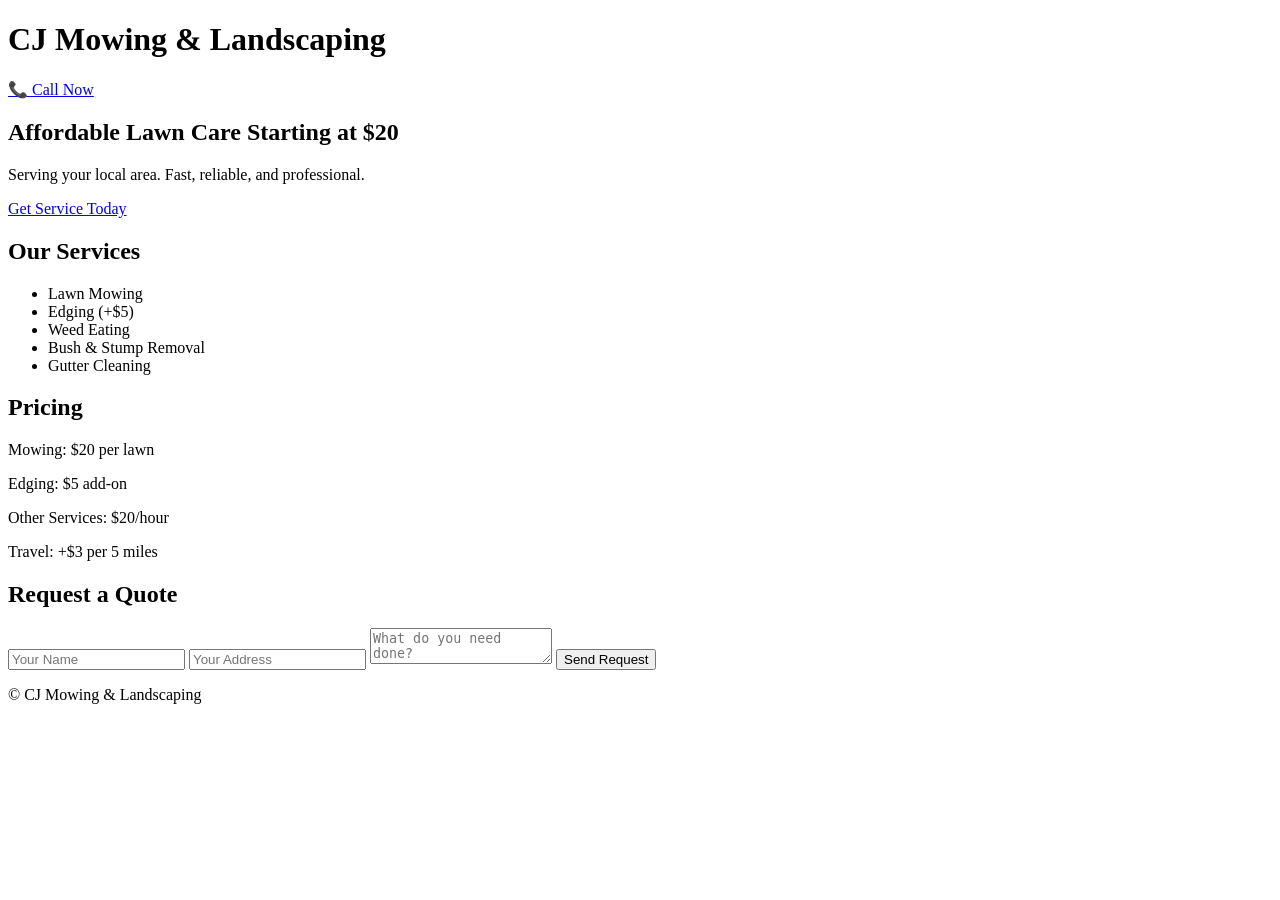
==== index.html @ 2a1d76c4 "Add initial HTML structure for CJ Mowing website" ====
<!DOCTYPE html>
<html lang="en">
<head>
  <meta charset="UTF-8" />
  <meta name="viewport" content="width=device-width, initial-scale=1.0"/>
  <title>CJ Mowing & Landscaping</title>
  <link rel="stylesheet" href="style.css" />
</head>

<body>

<header>
  <h1>CJ Mowing & Landscaping</h1>
  <a href="tel:5037325364" class="btn">📞 Call Now</a>
</header>

<section class="hero">
  <h2>Affordable Lawn Care Starting at $20</h2>
  <p>Serving your local area. Fast, reliable, and professional.</p>
  <a href="tel:5037325364" class="btn">Get Service Today</a>
</section>

<section class="services">
  <h2>Our Services</h2>
  <ul>
    <li>Lawn Mowing</li>
    <li>Edging (+$5)</li>
    <li>Weed Eating</li>
    <li>Bush & Stump Removal</li>
    <li>Gutter Cleaning</li>
  </ul>
</section>

<section class="pricing">
  <h2>Pricing</h2>
  <p>Mowing: $20 per lawn</p>
  <p>Edging: $5 add-on</p>
  <p>Other Services: $20/hour</p>
  <p>Travel: +$3 per 5 miles</p>
</section>

<section class="contact">
  <h2>Request a Quote</h2>

  <form name="contact" method="POST" data-netlify="true">
    <input type="hidden" name="form-name" value="contact">

    <input type="text" name="name" placeholder="Your Name" required>
    <input type="text" name="location" placeholder="Your Address" required>
    <textarea name="message" placeholder="What do you need done?" required></textarea>

    <button type="submit">Send Request</button>
  </form>
</section>

<footer>
  <p>© CJ Mowing & Landscaping</p>
</footer>

</body>
</html>
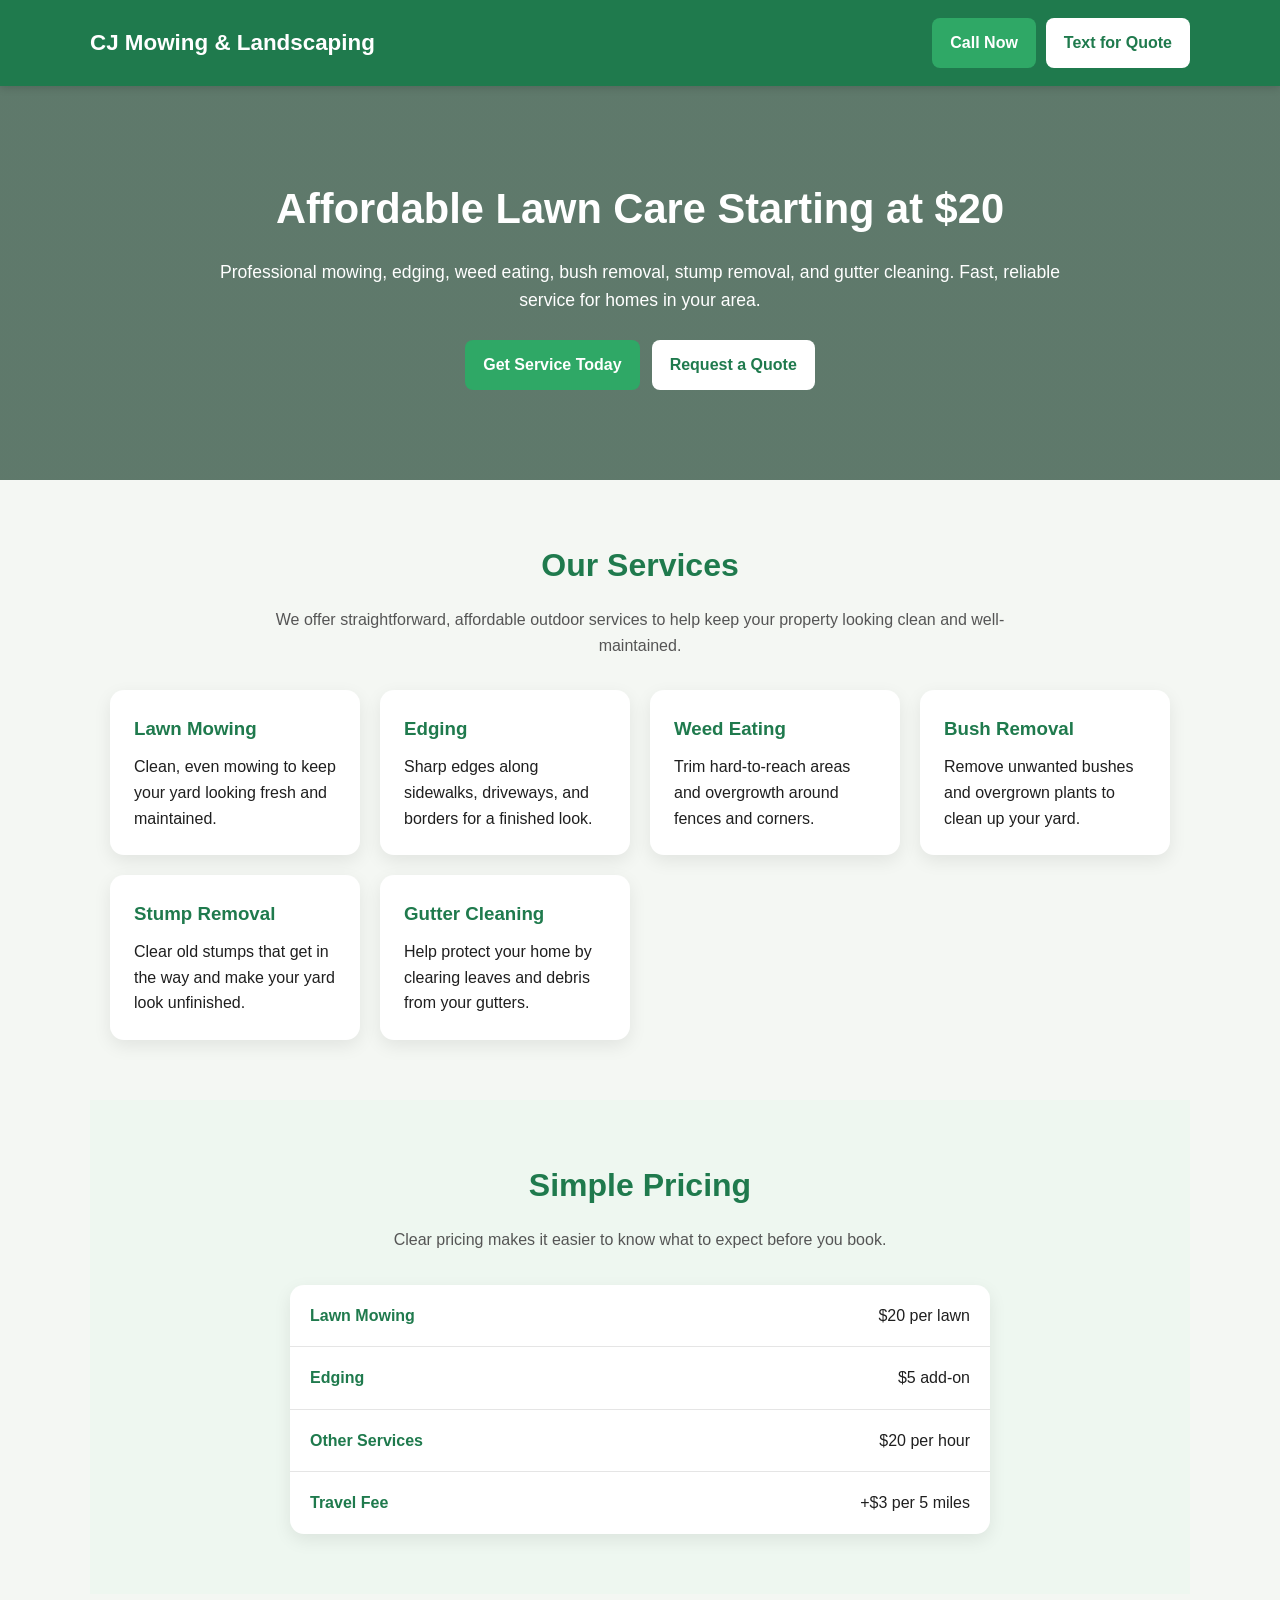
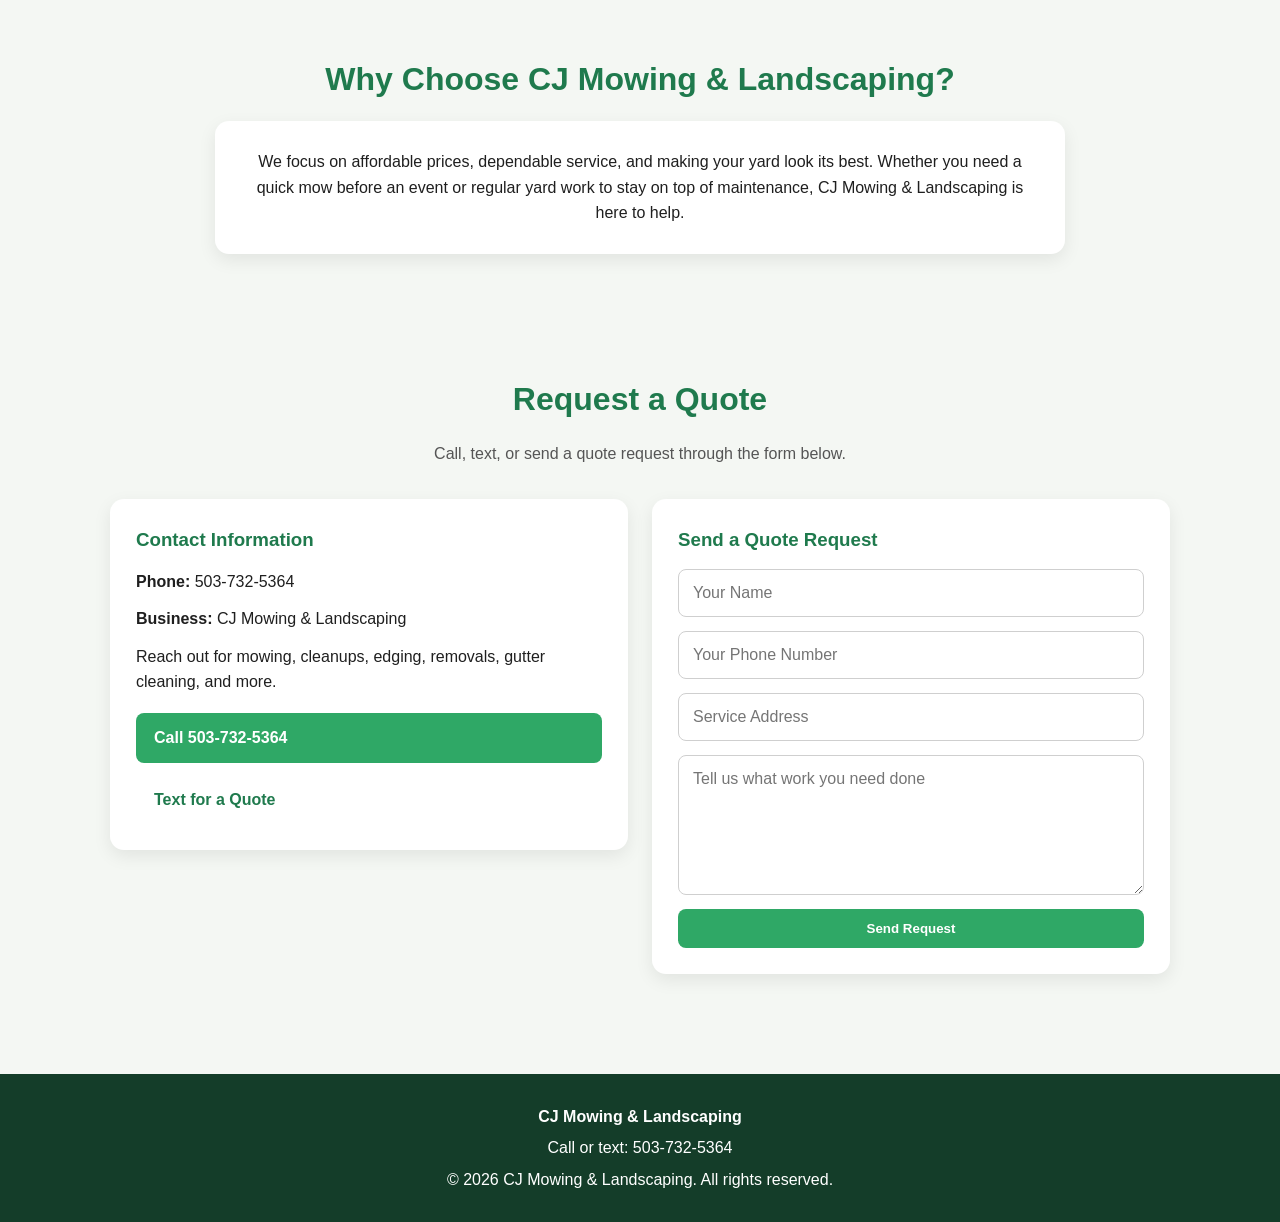
==== commit 18ff7df2: "Update index.html" ====
--- a/index.html
+++ b/index.html
@@ -2,60 +2,437 @@
 <html lang="en">
 <head>
   <meta charset="UTF-8" />
-  <meta name="viewport" content="width=device-width, initial-scale=1.0"/>
+  <meta name="viewport" content="width=device-width, initial-scale=1.0" />
   <title>CJ Mowing & Landscaping</title>
-  <link rel="stylesheet" href="style.css" />
+  <meta
+    name="description"
+    content="CJ Mowing & Landscaping offers affordable lawn mowing, edging, weed eating, bush removal, stump removal, and gutter cleaning."
+  />
+  <style>
+    * {
+      box-sizing: border-box;
+      margin: 0;
+      padding: 0;
+    }
+
+    html {
+      scroll-behavior: smooth;
+    }
+
+    body {
+      font-family: Arial, sans-serif;
+      line-height: 1.6;
+      background: #f4f7f3;
+      color: #1f1f1f;
+    }
+
+    a {
+      text-decoration: none;
+    }
+
+    img {
+      max-width: 100%;
+      display: block;
+    }
+
+    header {
+      background: #1f7a4d;
+      color: white;
+      padding: 18px 20px;
+      position: sticky;
+      top: 0;
+      z-index: 1000;
+      box-shadow: 0 2px 8px rgba(0, 0, 0, 0.15);
+    }
+
+    .nav-container {
+      max-width: 1100px;
+      margin: 0 auto;
+      display: flex;
+      justify-content: space-between;
+      align-items: center;
+      gap: 16px;
+      flex-wrap: wrap;
+    }
+
+    .logo {
+      font-size: 1.4rem;
+      font-weight: bold;
+    }
+
+    .nav-buttons {
+      display: flex;
+      gap: 10px;
+      flex-wrap: wrap;
+    }
+
+    .btn {
+      display: inline-block;
+      background: #2fa866;
+      color: white;
+      padding: 12px 18px;
+      border-radius: 8px;
+      font-weight: bold;
+      transition: 0.2s ease;
+      border: none;
+      cursor: pointer;
+    }
+
+    .btn:hover {
+      background: #248a53;
+    }
+
+    .btn.secondary {
+      background: white;
+      color: #1f7a4d;
+    }
+
+    .btn.secondary:hover {
+      background: #e9f5ee;
+    }
+
+    .hero {
+      background: linear-gradient(rgba(15, 54, 34, 0.65), rgba(15, 54, 34, 0.65)),
+        url("https://images.unsplash.com/photo-1500382017468-9049fed747ef?auto=format&fit=crop&w=1600&q=80")
+        center/cover no-repeat;
+      color: white;
+      padding: 90px 20px;
+      text-align: center;
+    }
+
+    .hero-content {
+      max-width: 850px;
+      margin: 0 auto;
+    }
+
+    .hero h1 {
+      font-size: 2.6rem;
+      margin-bottom: 16px;
+    }
+
+    .hero p {
+      font-size: 1.1rem;
+      margin-bottom: 26px;
+    }
+
+    .hero-buttons {
+      display: flex;
+      justify-content: center;
+      gap: 12px;
+      flex-wrap: wrap;
+    }
+
+    .section {
+      max-width: 1100px;
+      margin: 0 auto;
+      padding: 60px 20px;
+    }
+
+    .section h2 {
+      font-size: 2rem;
+      text-align: center;
+      margin-bottom: 16px;
+      color: #1f7a4d;
+    }
+
+    .section-intro {
+      text-align: center;
+      max-width: 750px;
+      margin: 0 auto 32px;
+      color: #555;
+    }
+
+    .cards {
+      display: grid;
+      grid-template-columns: repeat(auto-fit, minmax(230px, 1fr));
+      gap: 20px;
+    }
+
+    .card {
+      background: white;
+      border-radius: 14px;
+      padding: 24px;
+      box-shadow: 0 6px 18px rgba(0, 0, 0, 0.08);
+    }
+
+    .card h3 {
+      margin-bottom: 10px;
+      color: #1f7a4d;
+    }
+
+    .pricing {
+      background: #eef7f0;
+    }
+
+    .pricing-list {
+      max-width: 700px;
+      margin: 0 auto;
+      background: white;
+      border-radius: 14px;
+      box-shadow: 0 6px 18px rgba(0, 0, 0, 0.08);
+      overflow: hidden;
+    }
+
+    .pricing-row {
+      display: flex;
+      justify-content: space-between;
+      gap: 20px;
+      padding: 18px 20px;
+      border-bottom: 1px solid #e5e5e5;
+    }
+
+    .pricing-row:last-child {
+      border-bottom: none;
+    }
+
+    .pricing-row strong {
+      color: #1f7a4d;
+    }
+
+    .about-box {
+      background: white;
+      max-width: 850px;
+      margin: 0 auto;
+      padding: 28px;
+      border-radius: 14px;
+      box-shadow: 0 6px 18px rgba(0, 0, 0, 0.08);
+      text-align: center;
+    }
+
+    .contact-wrap {
+      display: grid;
+      grid-template-columns: 1fr 1fr;
+      gap: 24px;
+      align-items: start;
+    }
+
+    .contact-box,
+    .form-box {
+      background: white;
+      border-radius: 14px;
+      padding: 26px;
+      box-shadow: 0 6px 18px rgba(0, 0, 0, 0.08);
+    }
+
+    .contact-box h3,
+    .form-box h3 {
+      margin-bottom: 14px;
+      color: #1f7a4d;
+    }
+
+    .contact-box p {
+      margin-bottom: 12px;
+    }
+
+    .contact-links {
+      display: flex;
+      flex-direction: column;
+      gap: 12px;
+      margin-top: 18px;
+    }
+
+    form {
+      display: flex;
+      flex-direction: column;
+      gap: 14px;
+    }
+
+    input,
+    textarea {
+      width: 100%;
+      padding: 14px;
+      border: 1px solid #cfcfcf;
+      border-radius: 8px;
+      font-size: 1rem;
+      font-family: Arial, sans-serif;
+    }
+
+    textarea {
+      min-height: 140px;
+      resize: vertical;
+    }
+
+    footer {
+      background: #143d29;
+      color: white;
+      text-align: center;
+      padding: 24px 20px;
+      margin-top: 40px;
+    }
+
+    footer p {
+      margin: 6px 0;
+    }
+
+    @media (max-width: 768px) {
+      .hero h1 {
+        font-size: 2rem;
+      }
+
+      .contact-wrap {
+        grid-template-columns: 1fr;
+      }
+
+      .pricing-row {
+        flex-direction: column;
+        gap: 6px;
+      }
+
+      .nav-container {
+        flex-direction: column;
+        align-items: flex-start;
+      }
+    }
+  </style>
 </head>
-
 <body>
 
-<header>
-  <h1>CJ Mowing & Landscaping</h1>
-  <a href="tel:5037325364" class="btn">📞 Call Now</a>
-</header>
-
-<section class="hero">
-  <h2>Affordable Lawn Care Starting at $20</h2>
-  <p>Serving your local area. Fast, reliable, and professional.</p>
-  <a href="tel:5037325364" class="btn">Get Service Today</a>
-</section>
-
-<section class="services">
-  <h2>Our Services</h2>
-  <ul>
-    <li>Lawn Mowing</li>
-    <li>Edging (+$5)</li>
-    <li>Weed Eating</li>
-    <li>Bush & Stump Removal</li>
-    <li>Gutter Cleaning</li>
-  </ul>
-</section>
-
-<section class="pricing">
-  <h2>Pricing</h2>
-  <p>Mowing: $20 per lawn</p>
-  <p>Edging: $5 add-on</p>
-  <p>Other Services: $20/hour</p>
-  <p>Travel: +$3 per 5 miles</p>
-</section>
-
-<section class="contact">
-  <h2>Request a Quote</h2>
-
-  <form name="contact" method="POST" data-netlify="true">
-    <input type="hidden" name="form-name" value="contact">
-
-    <input type="text" name="name" placeholder="Your Name" required>
-    <input type="text" name="location" placeholder="Your Address" required>
-    <textarea name="message" placeholder="What do you need done?" required></textarea>
-
-    <button type="submit">Send Request</button>
-  </form>
-</section>
-
-<footer>
-  <p>© CJ Mowing & Landscaping</p>
-</footer>
+  <header>
+    <div class="nav-container">
+      <div class="logo">CJ Mowing & Landscaping</div>
+      <div class="nav-buttons">
+        <a href="tel:5037325364" class="btn">Call Now</a>
+        <a href="sms:5037325364" class="btn secondary">Text for Quote</a>
+      </div>
+    </div>
+  </header>
+
+  <section class="hero">
+    <div class="hero-content">
+      <h1>Affordable Lawn Care Starting at $20</h1>
+      <p>
+        Professional mowing, edging, weed eating, bush removal, stump removal,
+        and gutter cleaning. Fast, reliable service for homes in your area.
+      </p>
+      <div class="hero-buttons">
+        <a href="tel:5037325364" class="btn">Get Service Today</a>
+        <a href="#quote" class="btn secondary">Request a Quote</a>
+      </div>
+    </div>
+  </section>
+
+  <section class="section" id="services">
+    <h2>Our Services</h2>
+    <p class="section-intro">
+      We offer straightforward, affordable outdoor services to help keep your
+      property looking clean and well-maintained.
+    </p>
+    <div class="cards">
+      <div class="card">
+        <h3>Lawn Mowing</h3>
+        <p>Clean, even mowing to keep your yard looking fresh and maintained.</p>
+      </div>
+      <div class="card">
+        <h3>Edging</h3>
+        <p>Sharp edges along sidewalks, driveways, and borders for a finished look.</p>
+      </div>
+      <div class="card">
+        <h3>Weed Eating</h3>
+        <p>Trim hard-to-reach areas and overgrowth around fences and corners.</p>
+      </div>
+      <div class="card">
+        <h3>Bush Removal</h3>
+        <p>Remove unwanted bushes and overgrown plants to clean up your yard.</p>
+      </div>
+      <div class="card">
+        <h3>Stump Removal</h3>
+        <p>Clear old stumps that get in the way and make your yard look unfinished.</p>
+      </div>
+      <div class="card">
+        <h3>Gutter Cleaning</h3>
+        <p>Help protect your home by clearing leaves and debris from your gutters.</p>
+      </div>
+    </div>
+  </section>
+
+  <section class="section pricing" id="pricing">
+    <h2>Simple Pricing</h2>
+    <p class="section-intro">
+      Clear pricing makes it easier to know what to expect before you book.
+    </p>
+    <div class="pricing-list">
+      <div class="pricing-row">
+        <span><strong>Lawn Mowing</strong></span>
+        <span>$20 per lawn</span>
+      </div>
+      <div class="pricing-row">
+        <span><strong>Edging</strong></span>
+        <span>$5 add-on</span>
+      </div>
+      <div class="pricing-row">
+        <span><strong>Other Services</strong></span>
+        <span>$20 per hour</span>
+      </div>
+      <div class="pricing-row">
+        <span><strong>Travel Fee</strong></span>
+        <span>+$3 per 5 miles</span>
+      </div>
+    </div>
+  </section>
+
+  <section class="section" id="about">
+    <h2>Why Choose CJ Mowing & Landscaping?</h2>
+    <div class="about-box">
+      <p>
+        We focus on affordable prices, dependable service, and making your yard
+        look its best. Whether you need a quick mow before an event or regular
+        yard work to stay on top of maintenance, CJ Mowing & Landscaping is here
+        to help.
+      </p>
+    </div>
+  </section>
+
+  <section class="section" id="quote">
+    <h2>Request a Quote</h2>
+    <p class="section-intro">
+      Call, text, or send a quote request through the form below.
+    </p>
+
+    <div class="contact-wrap">
+      <div class="contact-box">
+        <h3>Contact Information</h3>
+        <p><strong>Phone:</strong> 503-732-5364</p>
+        <p><strong>Business:</strong> CJ Mowing & Landscaping</p>
+        <p>
+          Reach out for mowing, cleanups, edging, removals, gutter cleaning,
+          and more.
+        </p>
+
+        <div class="contact-links">
+          <a href="tel:5037325364" class="btn">Call 503-732-5364</a>
+          <a href="sms:5037325364" class="btn secondary">Text for a Quote</a>
+        </div>
+      </div>
+
+      <div class="form-box">
+        <h3>Send a Quote Request</h3>
+        <form
+          name="quote-request"
+          method="POST"
+          data-netlify="true"
+          netlify
+          action="/success"
+        >
+          <input type="hidden" name="form-name" value="quote-request" />
+          <input type="text" name="name" placeholder="Your Name" required />
+          <input type="tel" name="phone" placeholder="Your Phone Number" required />
+          <input type="text" name="address" placeholder="Service Address" required />
+          <textarea
+            name="message"
+            placeholder="Tell us what work you need done"
+            required
+          ></textarea>
+          <button type="submit" class="btn">Send Request</button>
+        </form>
+      </div>
+    </div>
+  </section>
+
+  <footer>
+    <p><strong>CJ Mowing & Landscaping</strong></p>
+    <p>Call or text: 503-732-5364</p>
+    <p>&copy; 2026 CJ Mowing & Landscaping. All rights reserved.</p>
+  </footer>
 
 </body>
 </html>
